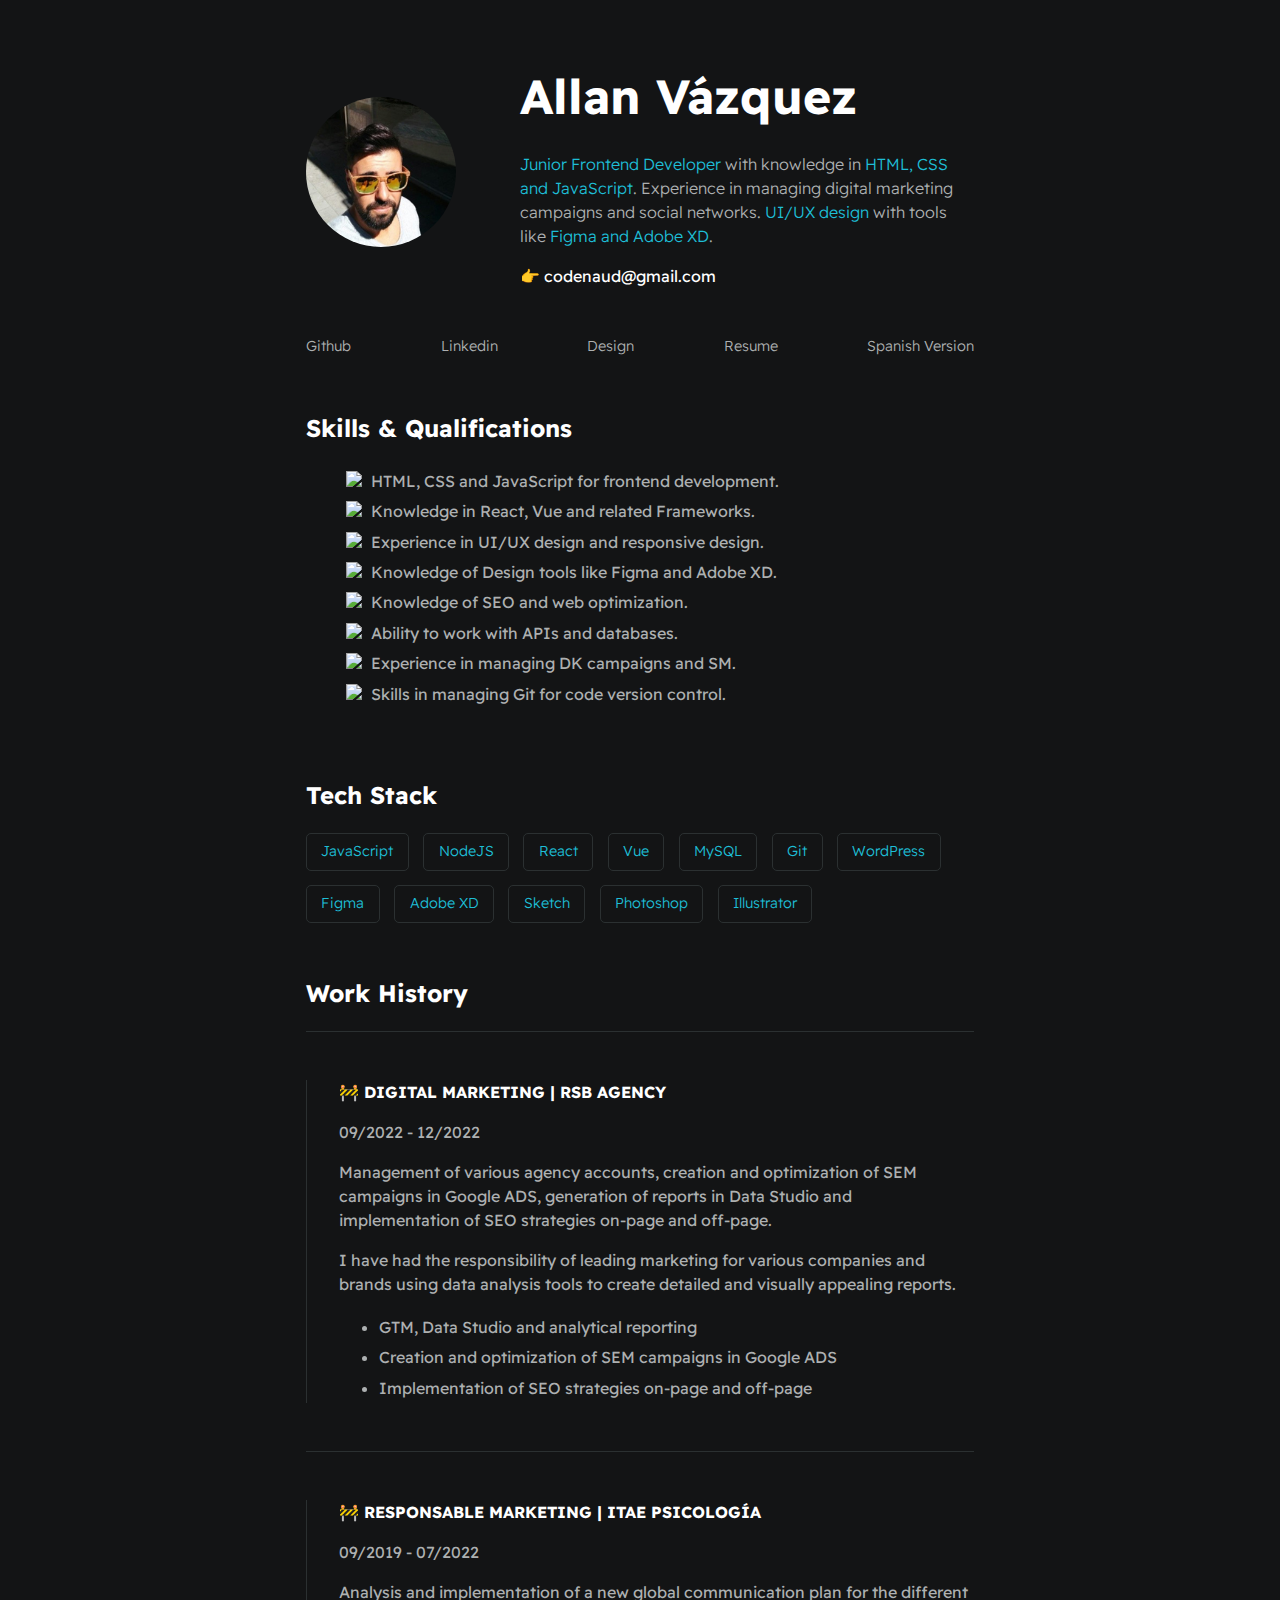
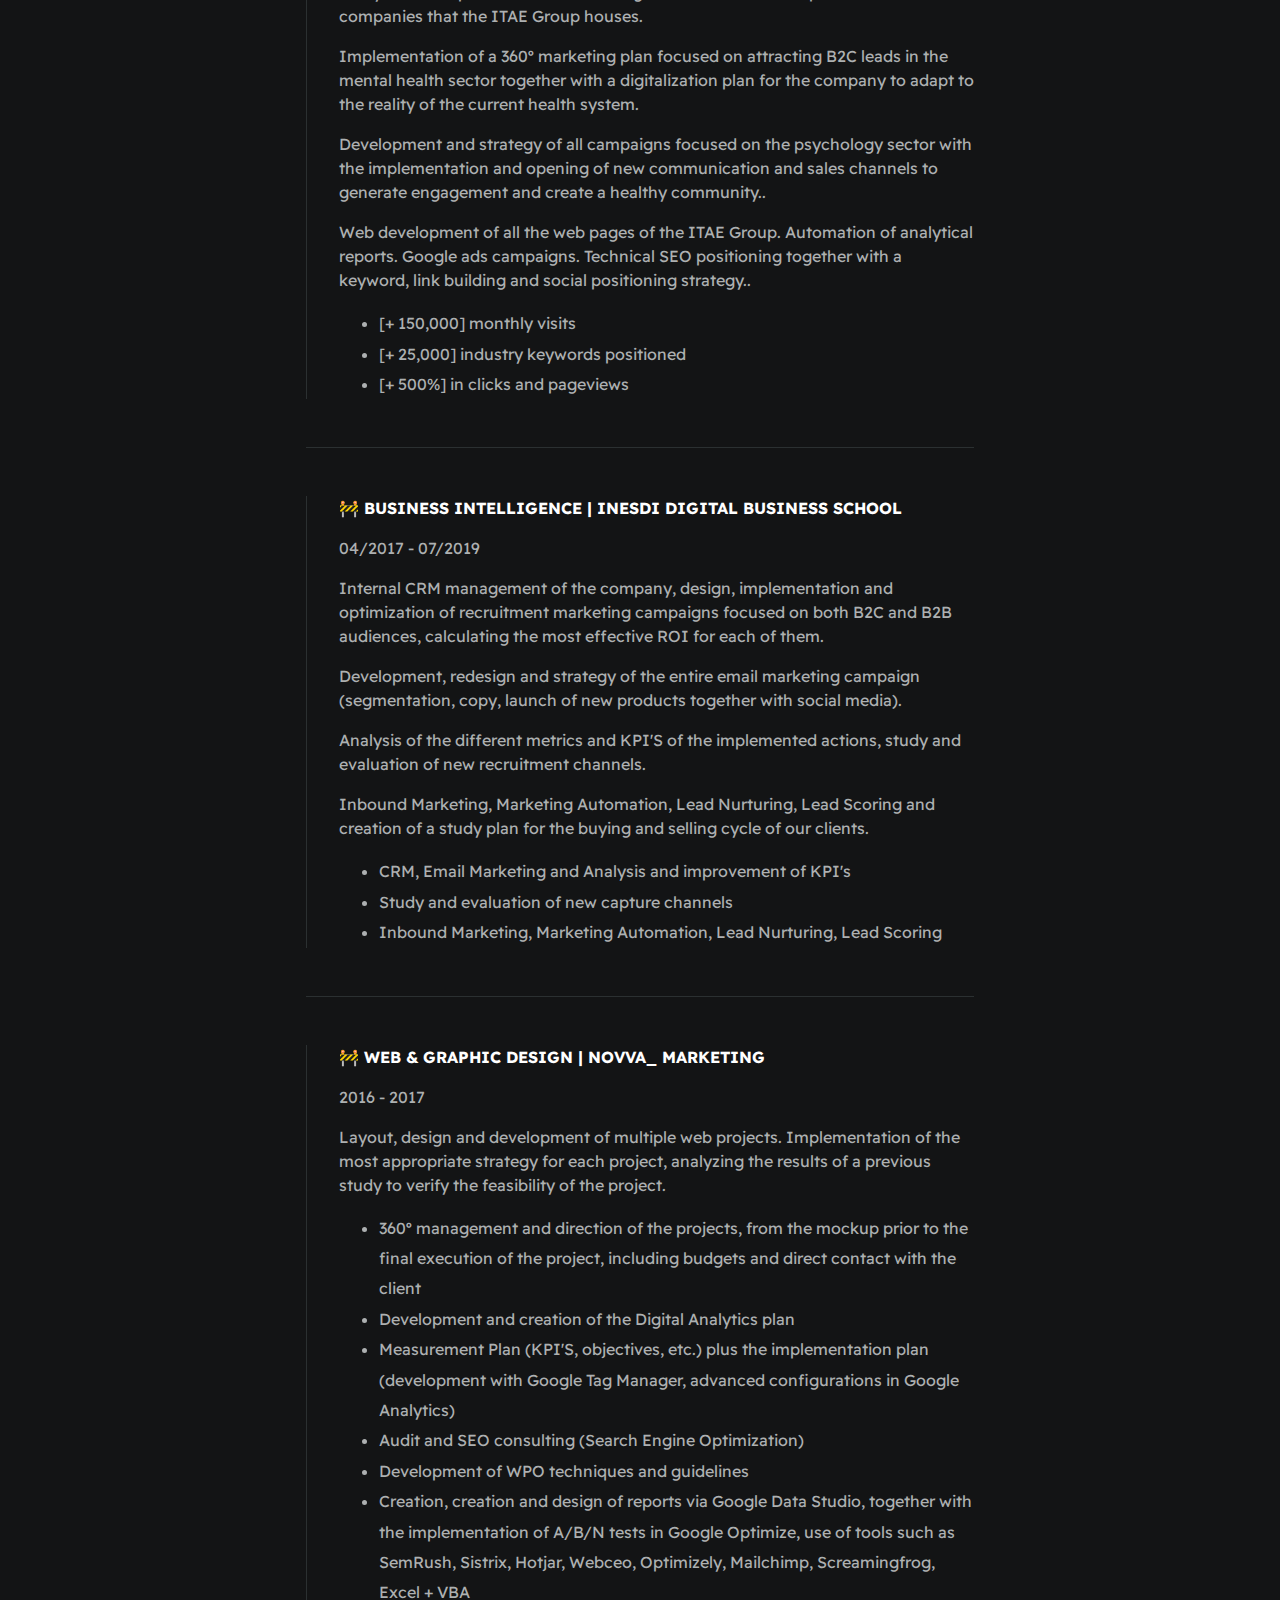
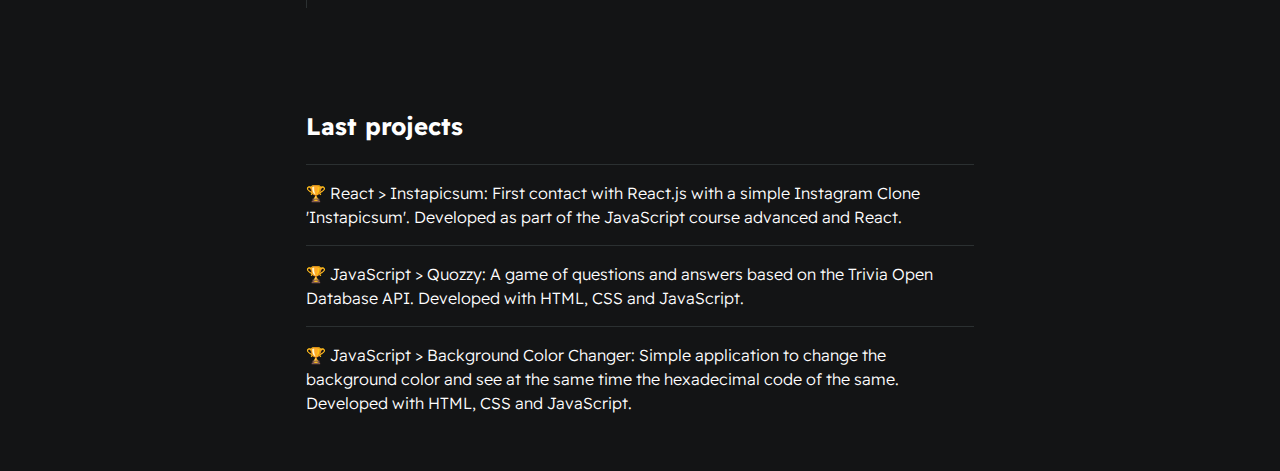
==== en/index.html @ 612a8277 "First commit" ====
<!DOCTYPE html>
<html>

<head>
    <meta charset="utf-8">
    <meta http-equiv="X-UA-Compatible" content="IE=edge">
    <title>Allan Vázquez</title>
    <link type="image/png" sizes="16x16" rel="icon" href="/assets/images/icons8-cv-16.png">
    <meta name="description" content="">
    <meta name="viewport" content="width=device-width, initial-scale=1">
    <link rel="stylesheet" href="../styles/main.css">
</head>

<body>
    <div id="container--main">

        <section id="wrapper--hero" class="section--page">
            <img id="profile-pic" src="../assets/images/profile_image.jpg">

            <div>
                <h1 id="user-name">Allan Vázquez</h1>
                <p id="bio"><span>Junior Frontend Developer</span> with knowledge in <span>HTML, CSS and
                        JavaScript</span>. Experience in managing digital marketing campaigns and social networks.
                    <span>UI/UX design </span>with tools like <span>Figma and Adobe XD</span>.
                </p>
                <p id="email">👉 codenaud@gmail.com</p>
            </div>
        </section>

        <section class="section--page">

            <div id="socials--list">
                <a href="https://github.com/codenaud" target="_blank">Github</a>
                <a href="https://www.linkedin.com/in/allanvazz/" target="_blank">Linkedin</a>
                <a href="https://allanvazz.com/" target="_blank">Design</a>
                <a href="../assets/resume/english-resume.pdf" target="_blank">Resume</a>
                <a href="/" target="_blank">Spanish Version</a>
            </div>
        </section>

        <section class="section--page">
            <h2>Skills & Qualifications</h2>
            <ul id="qualifications--list">
                <li><img class="list-icon" width="48" height="48"
                        src="https://img.icons8.com/emoji/48/check-mark-emoji.png" alt="check-mark-emoji" /> HTML, CSS
                    and JavaScript for frontend development.</li>
                <li><img class="list-icon" width="48" height="48"
                        src="https://img.icons8.com/emoji/48/check-mark-emoji.png" alt="check-mark-emoji" /> Knowledge
                    in React, Vue and related Frameworks.</li>
                <li><img class="list-icon" width="48" height="48"
                        src="https://img.icons8.com/emoji/48/check-mark-emoji.png" alt="check-mark-emoji" /> Experience
                    in UI/UX design and responsive design.</li>
                <li><img class="list-icon" width="48" height="48"
                        src="https://img.icons8.com/emoji/48/check-mark-emoji.png" alt="check-mark-emoji" /> Knowledge
                    of Design tools like Figma and Adobe XD.</li>
                <li><img class="list-icon" width="48" height="48"
                        src="https://img.icons8.com/emoji/48/check-mark-emoji.png" alt="check-mark-emoji" /> Knowledge
                    of SEO and web optimization.</li>
                <li><img class="list-icon" width="48" height="48"
                        src="https://img.icons8.com/emoji/48/check-mark-emoji.png" alt="check-mark-emoji" /> Ability to
                    work with APIs and databases.</li>
                <li><img class="list-icon" width="48" height="48"
                        src="https://img.icons8.com/emoji/48/check-mark-emoji.png" alt="check-mark-emoji" /> Experience
                    in managing DK campaigns and SM.</li>
                <li><img class="list-icon" width="48" height="48"
                        src="https://img.icons8.com/emoji/48/check-mark-emoji.png" alt="check-mark-emoji" /> Skills in
                    managing Git for code version control.</li>
            </ul>
        </section>

        <section class="section--page">
            <h2>Tech Stack</h2>

            <div id="wrapper--techstack__items">
                <div class="card--techstack"><span>JavaScript</span></div>
                <div class="card--techstack"><span>NodeJS</span></div>
                <div class="card--techstack"><span>React</span></div>
                <div class="card--techstack"><span>Vue</span></div>
                <div class="card--techstack"><span>MySQL</span></div>
                <div class="card--techstack"><span>Git</span></div>
                <div class="card--techstack"><span>WordPress</span></div>
                <div class="card--techstack"><span>Figma</span></div>
                <div class="card--techstack"><span>Adobe XD</span></div>
                <div class="card--techstack"><span>Sketch</span></div>
                <div class="card--techstack"><span>Photoshop</span></div>
                <div class="card--techstack"><span>Illustrator</span></div>
            </div>
        </section>

        <section id="work-history-wrapper" class="section--page">
            <h2>Work History</h2>

            <div class="line-break"></div>
            <div class="card--work-history">
                <strong>🚧 DIGITAL MARKETING | RSB AGENCY </strong>
                <p>09/2022 - 12/2022</p>
                <p>Management of various agency accounts, creation and optimization of SEM campaigns in Google ADS,
                    generation of reports in Data Studio and implementation of SEO strategies on-page and off-page.
                </p>

                <p>I have had the responsibility of leading marketing for various companies and brands using data
                    analysis tools to create detailed and visually appealing reports.
                </p>
                <ul>
                    <li>GTM, Data Studio and analytical reporting</li>
                    <li>Creation and optimization of SEM campaigns in Google ADS</li>
                    <li>Implementation of SEO strategies on-page and off-page</li>
                </ul>
            </div>

            <div class="line-break"></div>

            <div class="card--work-history">
                <strong>🚧 RESPONSABLE MARKETING | ITAE PSICOLOGÍA</strong>
                <p>09/2019 - 07/2022</p>
                <p>Analysis and implementation of a new global communication plan for the different companies that the
                    ITAE Group houses.</p>
                <p>Implementation of a 360º marketing plan focused on attracting B2C leads in the mental health sector
                    together with a digitalization plan for the company to adapt to the reality of the current health
                    system.</p>
                <p>Development and strategy of all campaigns focused on the psychology sector with the implementation
                    and opening of new communication and sales channels to generate engagement and create a healthy
                    community..</p>
                <p>Web development of all the web pages of the ITAE Group. Automation of analytical reports. Google ads
                    campaigns. Technical SEO positioning together with a keyword, link building and social positioning
                    strategy..</p>

                <ul>
                    <li>[+ 150,000] monthly visits</li>
                    <li>[+ 25,000] industry keywords positioned</li>
                    <li>[+ 500%] in clicks and pageviews</li>
                </ul>
            </div>

            <div class="line-break"></div>

            <div class="card--work-history">
                <strong>🚧 BUSINESS INTELLIGENCE | INESDI DIGITAL BUSINESS SCHOOL</strong>
                <p>04/2017 - 07/2019</p>
                <p>Internal CRM management of the company, design, implementation and optimization of recruitment
                    marketing campaigns focused on both B2C and B2B audiences, calculating the most effective ROI for
                    each of them.</p>
                <p>Development, redesign and strategy of the entire email marketing campaign (segmentation, copy, launch
                    of new products together with social media).</p>
                <p>Analysis of the different metrics and KPI'S of the implemented actions, study and evaluation of new
                    recruitment channels.</p>
                <p>Inbound Marketing, Marketing Automation, Lead Nurturing, Lead Scoring and creation of a study plan
                    for the buying and selling cycle of our clients.</p>

                <ul>
                    <li>CRM, Email Marketing and Analysis and improvement of KPI's</li>
                    <li>Study and evaluation of new capture channels </li>
                    <li>Inbound Marketing, Marketing Automation, Lead Nurturing, Lead Scoring</li>
                </ul>
            </div>

            <div class="line-break"></div>

            <div class="card--work-history">
                <strong>🚧 WEB & GRAPHIC DESIGN | NOVVA_ MARKETING</strong>
                <p>2016 - 2017</p>
                <p>Layout, design and development of multiple web projects. Implementation of the most appropriate
                    strategy for each project, analyzing the results of a previous study to verify the feasibility of
                    the project.</p>
                <ul>
                    <li>360º management and direction of the projects, from the mockup prior to the final execution of
                        the project, including budgets and direct contact with the client</li>
                    <li>Development and creation of the Digital Analytics plan</li>
                    <li>Measurement Plan (KPI'S, objectives, etc.) plus the implementation plan (development with Google
                        Tag Manager, advanced configurations in Google Analytics)</li>
                    <li>Audit and SEO consulting (Search Engine Optimization)</li>
                    <li>Development of WPO techniques and guidelines</li>
                    <li>Creation, creation and design of reports via Google Data Studio, together with the
                        implementation of A/B/N tests in Google Optimize, use of tools such as SemRush, Sistrix, Hotjar,
                        Webceo, Optimizely, Mailchimp, Screamingfrog, Excel + VBA</li>
                </ul>
            </div>
        </section>

        <section class="section--page">
            <h2>Last projects</h2>

            <div class="card--project">
                <a href="/en/projects/instapicsum.html"><span>🏆 </span>React > Instapicsum: First contact with React.js
                    with a simple Instagram Clone 'Instapicsum'. Developed as part of the JavaScript course
                    advanced and React.</a>
            </div>

            <div class="card--project">
                <a href="/en/projects/quozzy.html"><span>🏆 </span>JavaScript > Quozzy: A game of questions and answers
                    based on the Trivia Open Database API. Developed with HTML, CSS and JavaScript.</a>
            </div>

            <div class="card--project">
                <a href="/en/projects/colorChanger.html"><span>🏆 </span>JavaScript > Background Color Changer: Simple
                    application to change the background color and see at the same time the hexadecimal code of the
                    same. Developed with HTML, CSS and JavaScript.</a>
            </div>
        </section>


    </div>

</body>

</html>
---- styles/main.css ----
@import url('https://fonts.googleapis.com/css2?family=Readex+Pro:wght@300;400;500;600;700&display=swap');

:root {
  --mainTextColor-light: #000;
  --secondaryTextColor-light: rgb(51 51 51);
  --mainLinkColor-light: #0da2b8;
  --mainBorderColor-light: rgb(218, 218, 218);
  --mainBgColor-light: rgb(249, 250, 251);

  --mainTextColor-dark: #fff;
  --secondaryTextColor-dark: #adb0b1;
  --mainLinkColor-dark: rgb(30, 190, 214);
  --mainBorderColor-dark: #2b3031;
  --mainBgColor-dark: #131415;

  --mainTextColor: var(--mainTextColor-dark);
  --secondaryTextColor: var(--secondaryTextColor-dark);
  --mainLinkColor: var(--mainLinkColor-dark);
  --mainBorderColor: var(--mainBorderColor-dark);
  --mainBgColor: var(--mainBgColor-dark);
}

* {
  font-family: 'Readex Pro';
  line-height: 1.5em;
  box-sizing: border-box;
  color: var(--mainTextColor);
}

body {
  background-color: var(--mainBgColor);
}

p,
span,
li {
  color: var(--secondaryTextColor);
  font-size: 1em;
}

a {
  text-decoration: none;
  color: var(--mainLinkColor);
  font-weight: 500;
}

li {
  line-height: 1.9em;
}

img {
  width: 100%;
}
.list-icon {
  width: 20px;
  height: 20px;
  margin-top: 5px;
}

ul#qualifications--list {
  display: flex;
  flex-direction: column;
  justify-content: center;
}
ul#qualifications--list li {
  display: flex;
  gap: 0.3em;
}

#container--main {
  max-width: 700px;
  margin: 0 auto;
  padding: 1em;
}

.section--page {
  padding-top: 1em;
  padding-bottom: 1em;
}

#wrapper--hero {
  display: flex;
  align-items: center;
  gap: 4em;
}

#bio,
a {
  font-weight: 300;
}

span {
  font-weight: 300;
  color: var(--mainLinkColor);
}

#user-name {
  font-size: 48px;
  line-height: 1em;
}

#profile-pic {
  width: 150px;
  height: 150px;
  object-fit: cover;
  border-radius: 50%;
}

#email {
  color: var(--mainTextColor);
}

#socials--list {
  display: flex;
  justify-content: space-between;
  column-gap: 1em;
  flex-wrap: wrap;
}

#socials--list a {
  font-weight: 300;
  color: var(--secondaryTextColor);
  font-size: 0.9em;
  transition: 0.3s;
}

#socials--list a:hover {
  font-weight: 100;
  color: var(--mainLinkColor);
  font-size: 0.9em;
}

#qualifications--list {
  list-style: none;
}

#wrapper--techstack__items {
  display: flex;
  flex-wrap: wrap;
  gap: 1em;
  font-size: 0.9em;
}

.card--techstack {
  border: 1px solid var(--mainBorderColor);
  border-radius: 5px;
  padding: 0.5em 1em;
  align-items: center;
}

.card--project {
  padding-top: 1em;
  padding-bottom: 1em;
  border-top: 1px solid var(--mainBorderColor);
}

.card--project a {
  color: var(--mainTextColor);

  transition: 0.3s;
}

.card--project a:hover {
  color: rgb(30, 190, 214);
}

.card--work-history {
  border-left: 1px solid var(--mainBorderColor);
  margin-top: 3em;
  margin-bottom: 3em;
  padding-left: 2em;
}

.line-break {
  background-color: var(--mainBorderColor);
  height: 1px;
}

@media (max-width: 600px) {
  .section--page {
    padding-top: 1em;
    padding-bottom: 1em;
  }

  #wrapper--hero {
    display: flex;
    align-items: center;
    gap: 1em;
  }

  #profile-pic {
    width: 200px;
    height: 200px;
  }

  #wrapper--hero {
    flex-direction: column;
  }

  .card--work-history {
    border-left: none;
    padding-left: 0;
  }
}
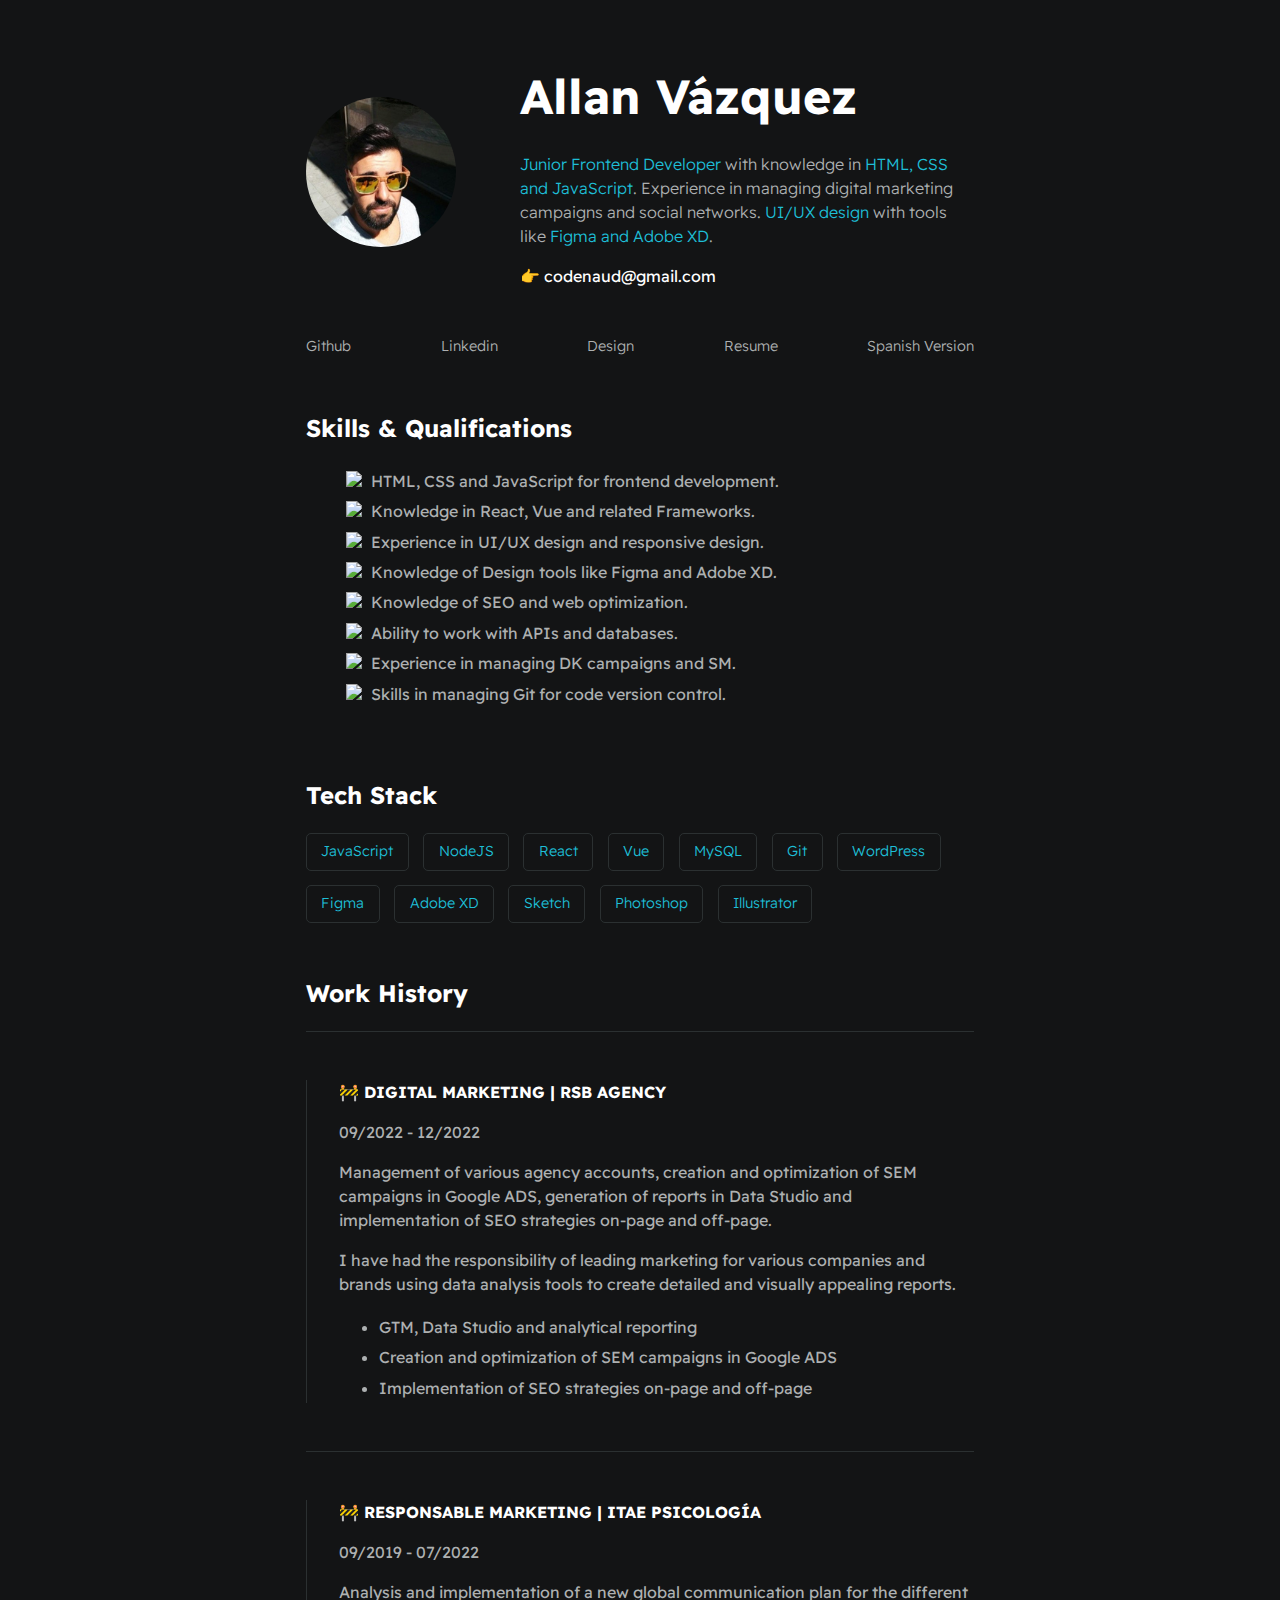
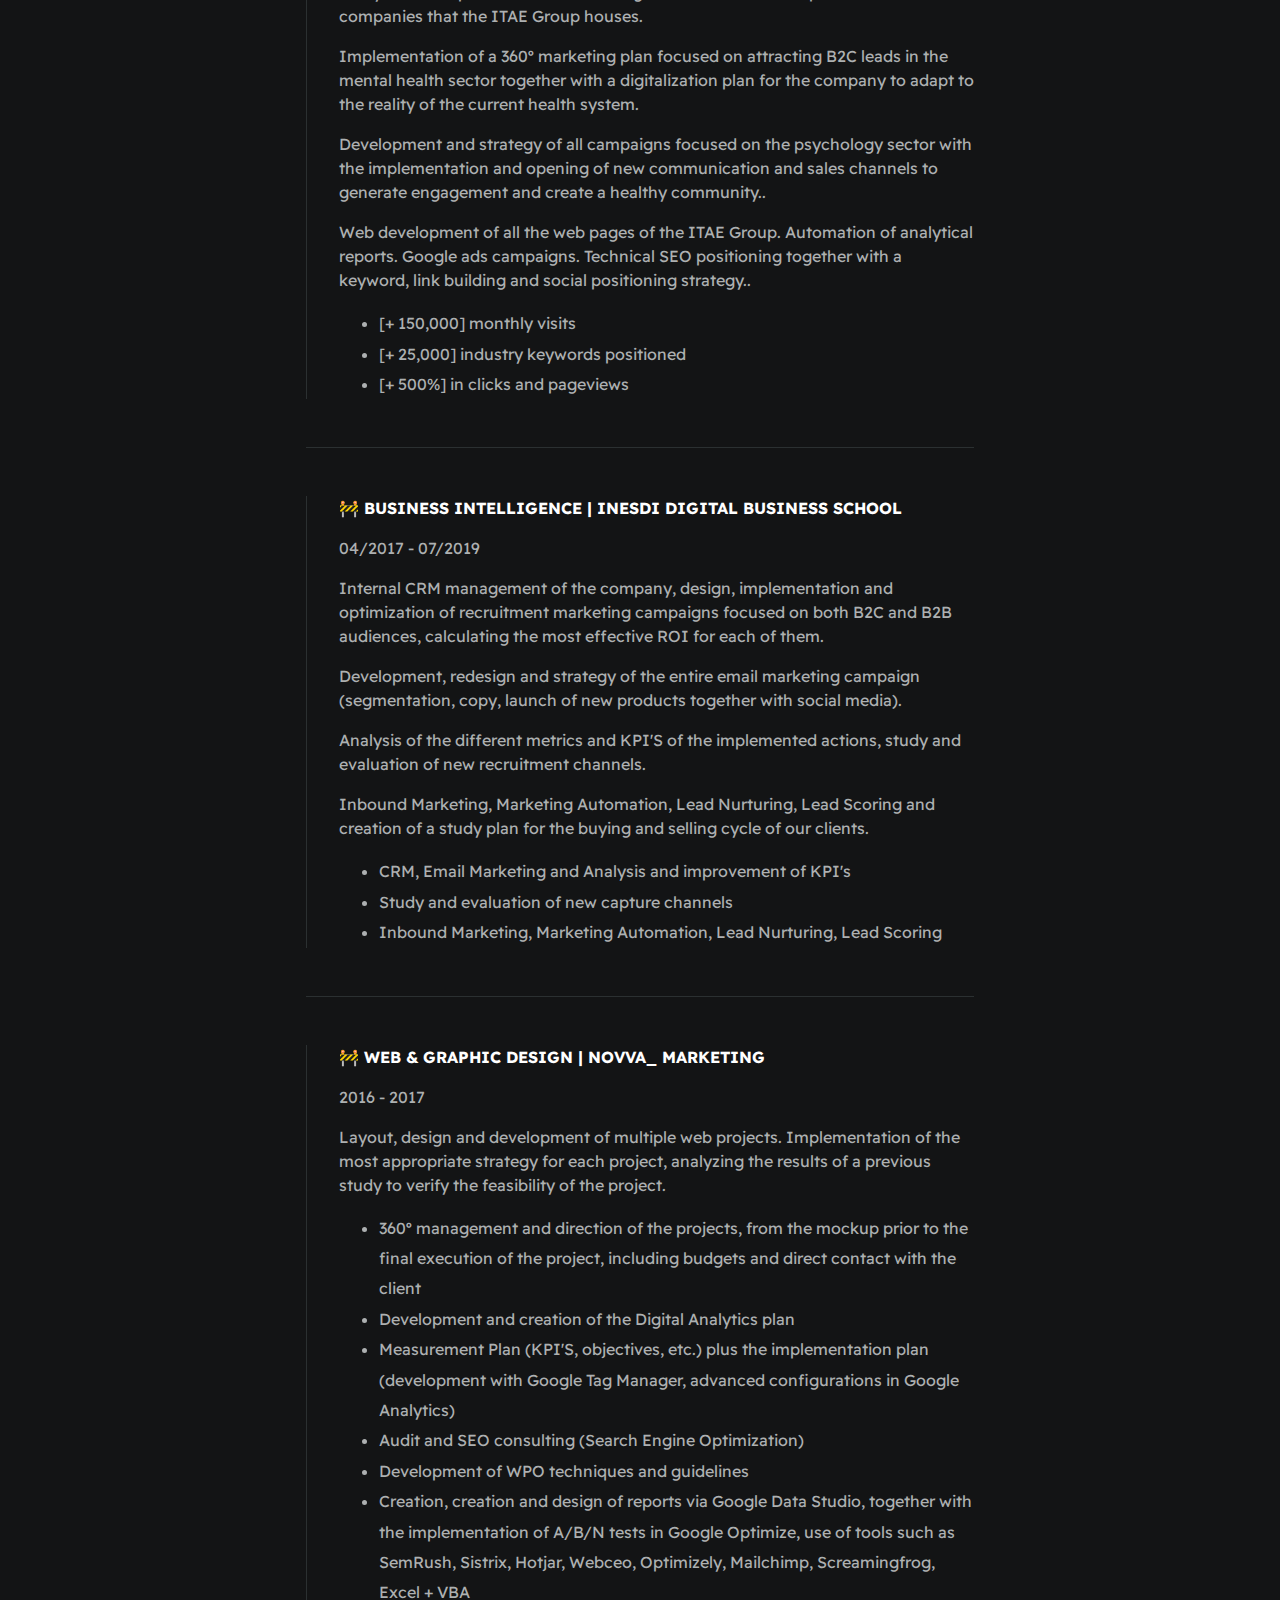
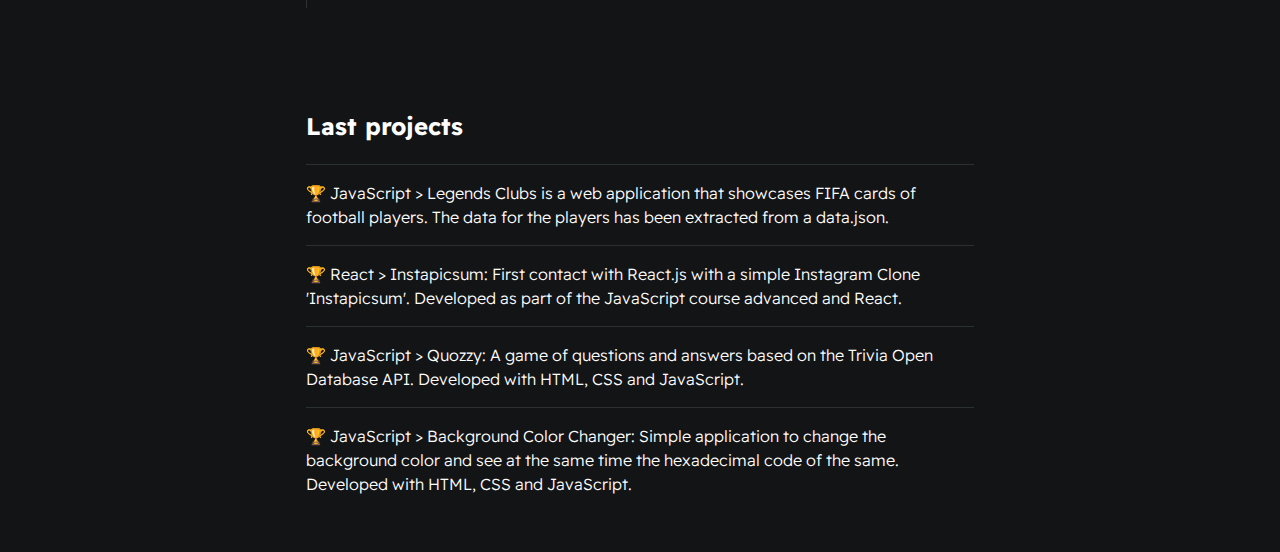
==== commit f050fafa: "Updating new project [FIFA cards]" ====
--- a/en/index.html
+++ b/en/index.html
@@ -34,7 +34,7 @@
                 <a href="https://www.linkedin.com/in/allanvazz/" target="_blank">Linkedin</a>
                 <a href="https://allanvazz.com/" target="_blank">Design</a>
                 <a href="../assets/resume/english-resume.pdf" target="_blank">Resume</a>
-                <a href="/" target="_blank">Spanish Version</a>
+                <a href="https://codenaud.github.io/digital-resume/" target="_blank">Spanish Version</a>
             </div>
         </section>
 
@@ -181,18 +181,24 @@
             <h2>Last projects</h2>
 
             <div class="card--project">
-                <a href="/en/projects/instapicsum.html"><span>🏆 </span>React > Instapicsum: First contact with React.js
+                <a href="projects/fifa-cards.html"><span>🏆 </span>JavaScript > Legends Clubs is a web application that
+                    showcases FIFA cards of football players. The data for the players has been extracted from a
+                    data.json.</a>
+            </div>
+
+            <div class="card--project">
+                <a href="projects/instapicsum.html"><span>🏆 </span>React > Instapicsum: First contact with React.js
                     with a simple Instagram Clone 'Instapicsum'. Developed as part of the JavaScript course
                     advanced and React.</a>
             </div>
 
             <div class="card--project">
-                <a href="/en/projects/quozzy.html"><span>🏆 </span>JavaScript > Quozzy: A game of questions and answers
+                <a href="projects/quozzy.html"><span>🏆 </span>JavaScript > Quozzy: A game of questions and answers
                     based on the Trivia Open Database API. Developed with HTML, CSS and JavaScript.</a>
             </div>
 
             <div class="card--project">
-                <a href="/en/projects/colorChanger.html"><span>🏆 </span>JavaScript > Background Color Changer: Simple
+                <a href="projects/colorChanger.html"><span>🏆 </span>JavaScript > Background Color Changer: Simple
                     application to change the background color and see at the same time the hexadecimal code of the
                     same. Developed with HTML, CSS and JavaScript.</a>
             </div>
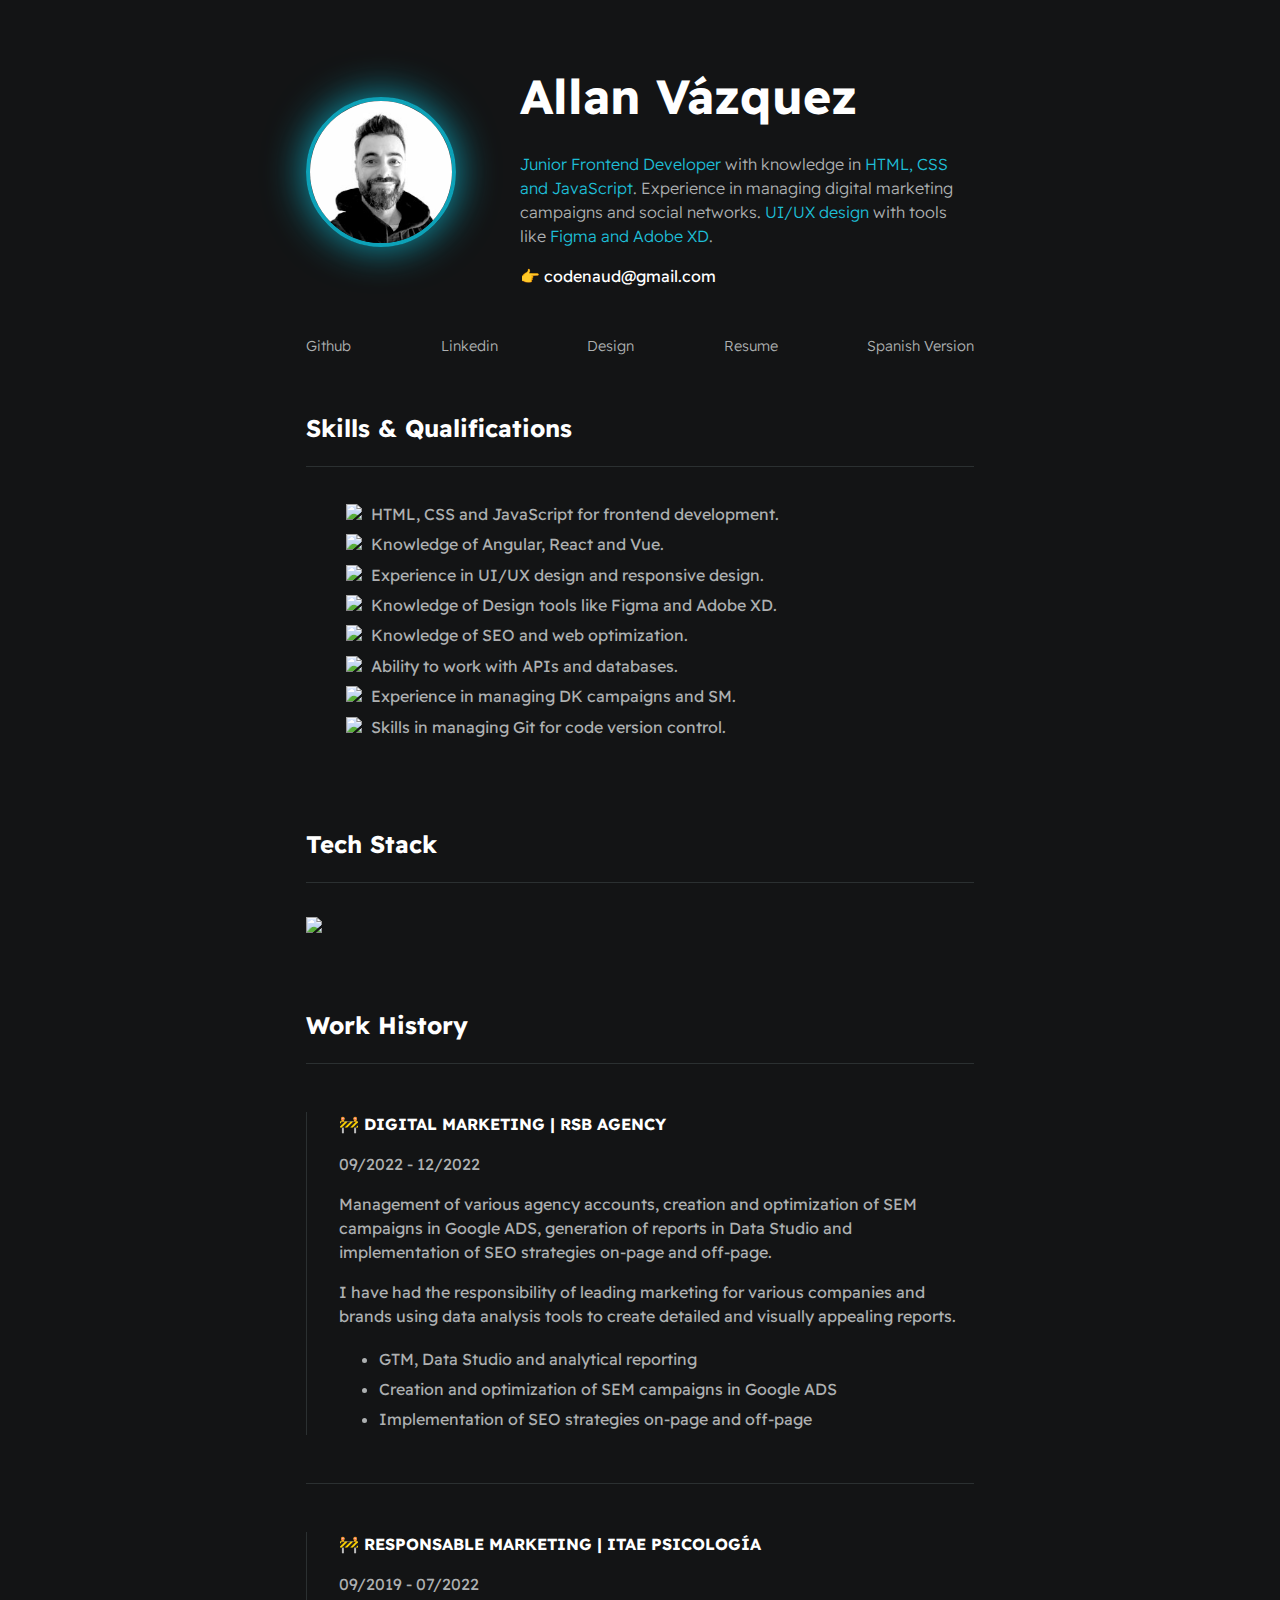
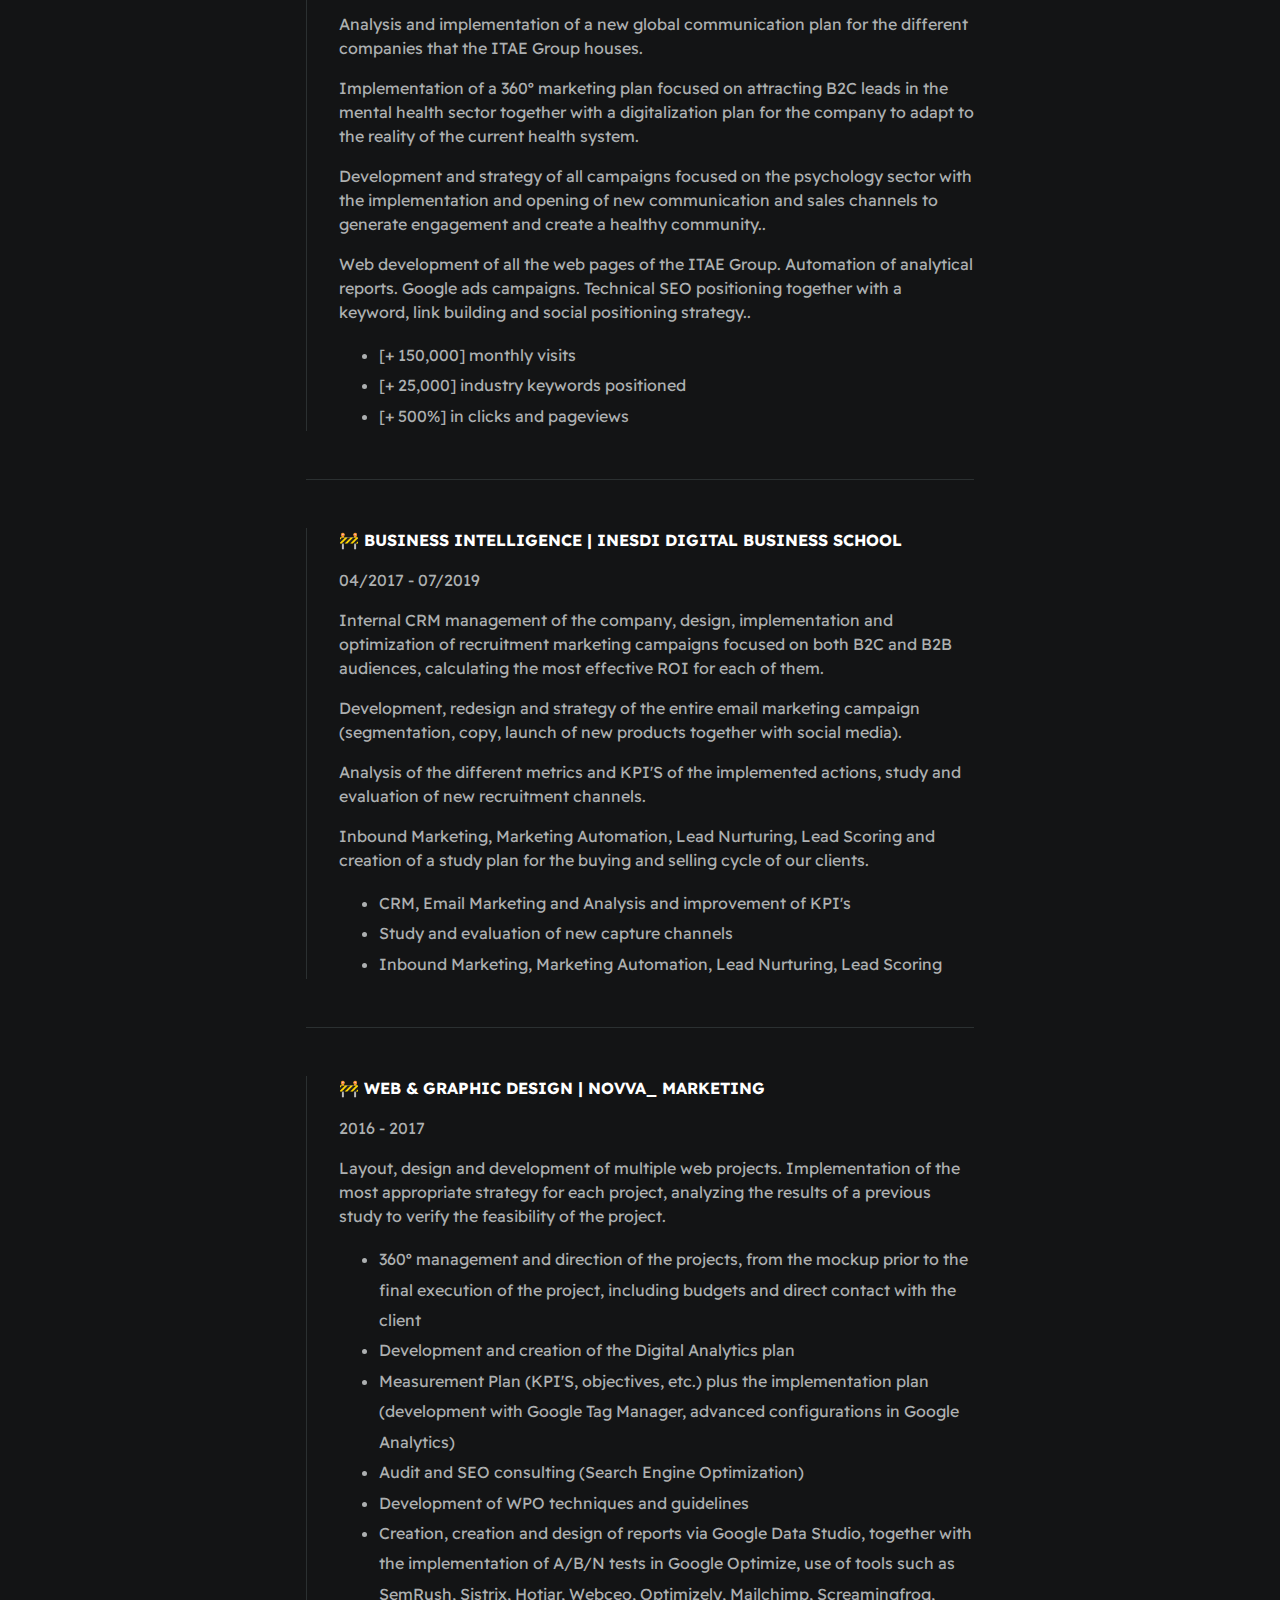
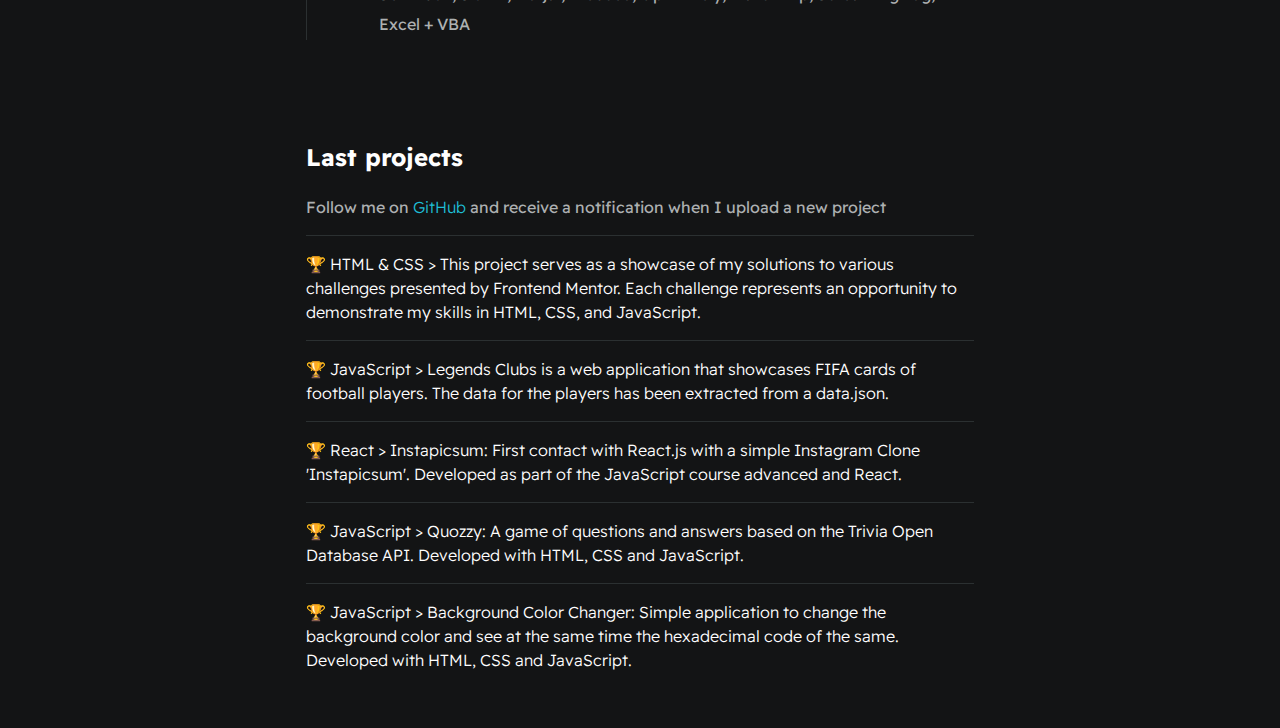
==== commit 16407f38: "Adding new projects & new styles on tech stack" ====
--- a/en/index.html
+++ b/en/index.html
@@ -40,50 +40,61 @@
 
         <section class="section--page">
             <h2>Skills & Qualifications</h2>
-            <ul id="qualifications--list">
-                <li><img class="list-icon" width="48" height="48"
-                        src="https://img.icons8.com/emoji/48/check-mark-emoji.png" alt="check-mark-emoji" /> HTML, CSS
-                    and JavaScript for frontend development.</li>
-                <li><img class="list-icon" width="48" height="48"
-                        src="https://img.icons8.com/emoji/48/check-mark-emoji.png" alt="check-mark-emoji" /> Knowledge
-                    in React, Vue and related Frameworks.</li>
-                <li><img class="list-icon" width="48" height="48"
-                        src="https://img.icons8.com/emoji/48/check-mark-emoji.png" alt="check-mark-emoji" /> Experience
-                    in UI/UX design and responsive design.</li>
-                <li><img class="list-icon" width="48" height="48"
-                        src="https://img.icons8.com/emoji/48/check-mark-emoji.png" alt="check-mark-emoji" /> Knowledge
-                    of Design tools like Figma and Adobe XD.</li>
-                <li><img class="list-icon" width="48" height="48"
-                        src="https://img.icons8.com/emoji/48/check-mark-emoji.png" alt="check-mark-emoji" /> Knowledge
-                    of SEO and web optimization.</li>
-                <li><img class="list-icon" width="48" height="48"
-                        src="https://img.icons8.com/emoji/48/check-mark-emoji.png" alt="check-mark-emoji" /> Ability to
-                    work with APIs and databases.</li>
-                <li><img class="list-icon" width="48" height="48"
-                        src="https://img.icons8.com/emoji/48/check-mark-emoji.png" alt="check-mark-emoji" /> Experience
-                    in managing DK campaigns and SM.</li>
-                <li><img class="list-icon" width="48" height="48"
-                        src="https://img.icons8.com/emoji/48/check-mark-emoji.png" alt="check-mark-emoji" /> Skills in
-                    managing Git for code version control.</li>
-            </ul>
+            <div class="line-break"></div>
+            <div class="section--skills">
+                <ul id="qualifications--list">
+                    <li><img class="list-icon" width="48" height="48"
+                            src="https://img.icons8.com/emoji/48/check-mark-emoji.png" alt="check-mark-emoji" />
+                        HTML, CSS and JavaScript for frontend development.
+                    </li>
+                    <li>
+                        <img class="list-icon" width="48" height="48"
+                            src="https://img.icons8.com/emoji/48/check-mark-emoji.png" alt="check-mark-emoji" />
+                        Knowledge of Angular, React and Vue.
+                    </li>
+                    <li>
+                        <img class="list-icon" width="48" height="48"
+                            src="https://img.icons8.com/emoji/48/check-mark-emoji.png" alt="check-mark-emoji" />
+                        Experience in UI/UX design and responsive design.
+                    </li>
+                    <li>
+                        <img class="list-icon" width="48" height="48"
+                            src="https://img.icons8.com/emoji/48/check-mark-emoji.png" alt="check-mark-emoji" />
+                        Knowledge of Design tools like Figma and Adobe XD.
+                    </li>
+                    <li>
+                        <img class="list-icon" width="48" height="48"
+                            src="https://img.icons8.com/emoji/48/check-mark-emoji.png" alt="check-mark-emoji" />
+                        Knowledge of SEO and web optimization.
+                    </li>
+                    <li>
+                        <img class="list-icon" width="48" height="48"
+                            src="https://img.icons8.com/emoji/48/check-mark-emoji.png" alt="check-mark-emoji" />
+                        Ability to work with APIs and databases.
+                    </li>
+                    <li>
+                        <img class="list-icon" width="48" height="48"
+                            src="https://img.icons8.com/emoji/48/check-mark-emoji.png" alt="check-mark-emoji" />
+                        Experience in managing DK campaigns and SM.
+                    </li>
+                    <li>
+                        <img class="list-icon" width="48" height="48"
+                            src="https://img.icons8.com/emoji/48/check-mark-emoji.png" alt="check-mark-emoji" />
+                        Skills in managing Git for code version control.
+                    </li>
+                </ul>
+            </div>
         </section>
 
         <section class="section--page">
             <h2>Tech Stack</h2>
-
-            <div id="wrapper--techstack__items">
-                <div class="card--techstack"><span>JavaScript</span></div>
-                <div class="card--techstack"><span>NodeJS</span></div>
-                <div class="card--techstack"><span>React</span></div>
-                <div class="card--techstack"><span>Vue</span></div>
-                <div class="card--techstack"><span>MySQL</span></div>
-                <div class="card--techstack"><span>Git</span></div>
-                <div class="card--techstack"><span>WordPress</span></div>
-                <div class="card--techstack"><span>Figma</span></div>
-                <div class="card--techstack"><span>Adobe XD</span></div>
-                <div class="card--techstack"><span>Sketch</span></div>
-                <div class="card--techstack"><span>Photoshop</span></div>
-                <div class="card--techstack"><span>Illustrator</span></div>
+            <div class="line-break"></div>
+
+            <div class="section--stack">
+                <a href="https://github.com/codenaud">
+                    <img
+                        src="https://skillicons.dev/icons?i=js,html,css,bootstrap,sass,tailwind,ts,github,angular,react,vue,vite,nodejs,firebase,supabase,netlify,wordpress,figma,xd,ps,ai" />
+                </a>
             </div>
         </section>
 
@@ -179,6 +190,14 @@
 
         <section class="section--page">
             <h2>Last projects</h2>
+            <p>Follow me on <a href="https://github.com/codenaud?tab=repositories">GitHub </a>and receive a notification
+                when I upload a new project</p>
+
+            <div class="card--project">
+                <a href="projects/frontend-mentor.html"><span>🏆 </span>HTML & CSS > This project serves as a showcase
+                    of my solutions to various challenges presented by Frontend Mentor. Each challenge represents an
+                    opportunity to demonstrate my skills in HTML, CSS, and JavaScript.</a>
+            </div>
 
             <div class="card--project">
                 <a href="projects/fifa-cards.html"><span>🏆 </span>JavaScript > Legends Clubs is a web application that
--- a/styles/main.css
+++ b/styles/main.css
@@ -73,11 +73,16 @@
   padding: 1em;
 }
 
-.section--page {
+.section--page,
+.section--skills {
   padding-top: 1em;
   padding-bottom: 1em;
 }
 
+.section--stack {
+  padding-top: 2em;
+  padding-bottom: 1em;
+}
 #wrapper--hero {
   display: flex;
   align-items: center;
@@ -104,6 +109,8 @@
   height: 150px;
   object-fit: cover;
   border-radius: 50%;
+  border: 0.3rem solid var(--mainLinkColor-light);
+  box-shadow: 0 0 40px var(--mainLinkColor-light);
 }
 
 #email {
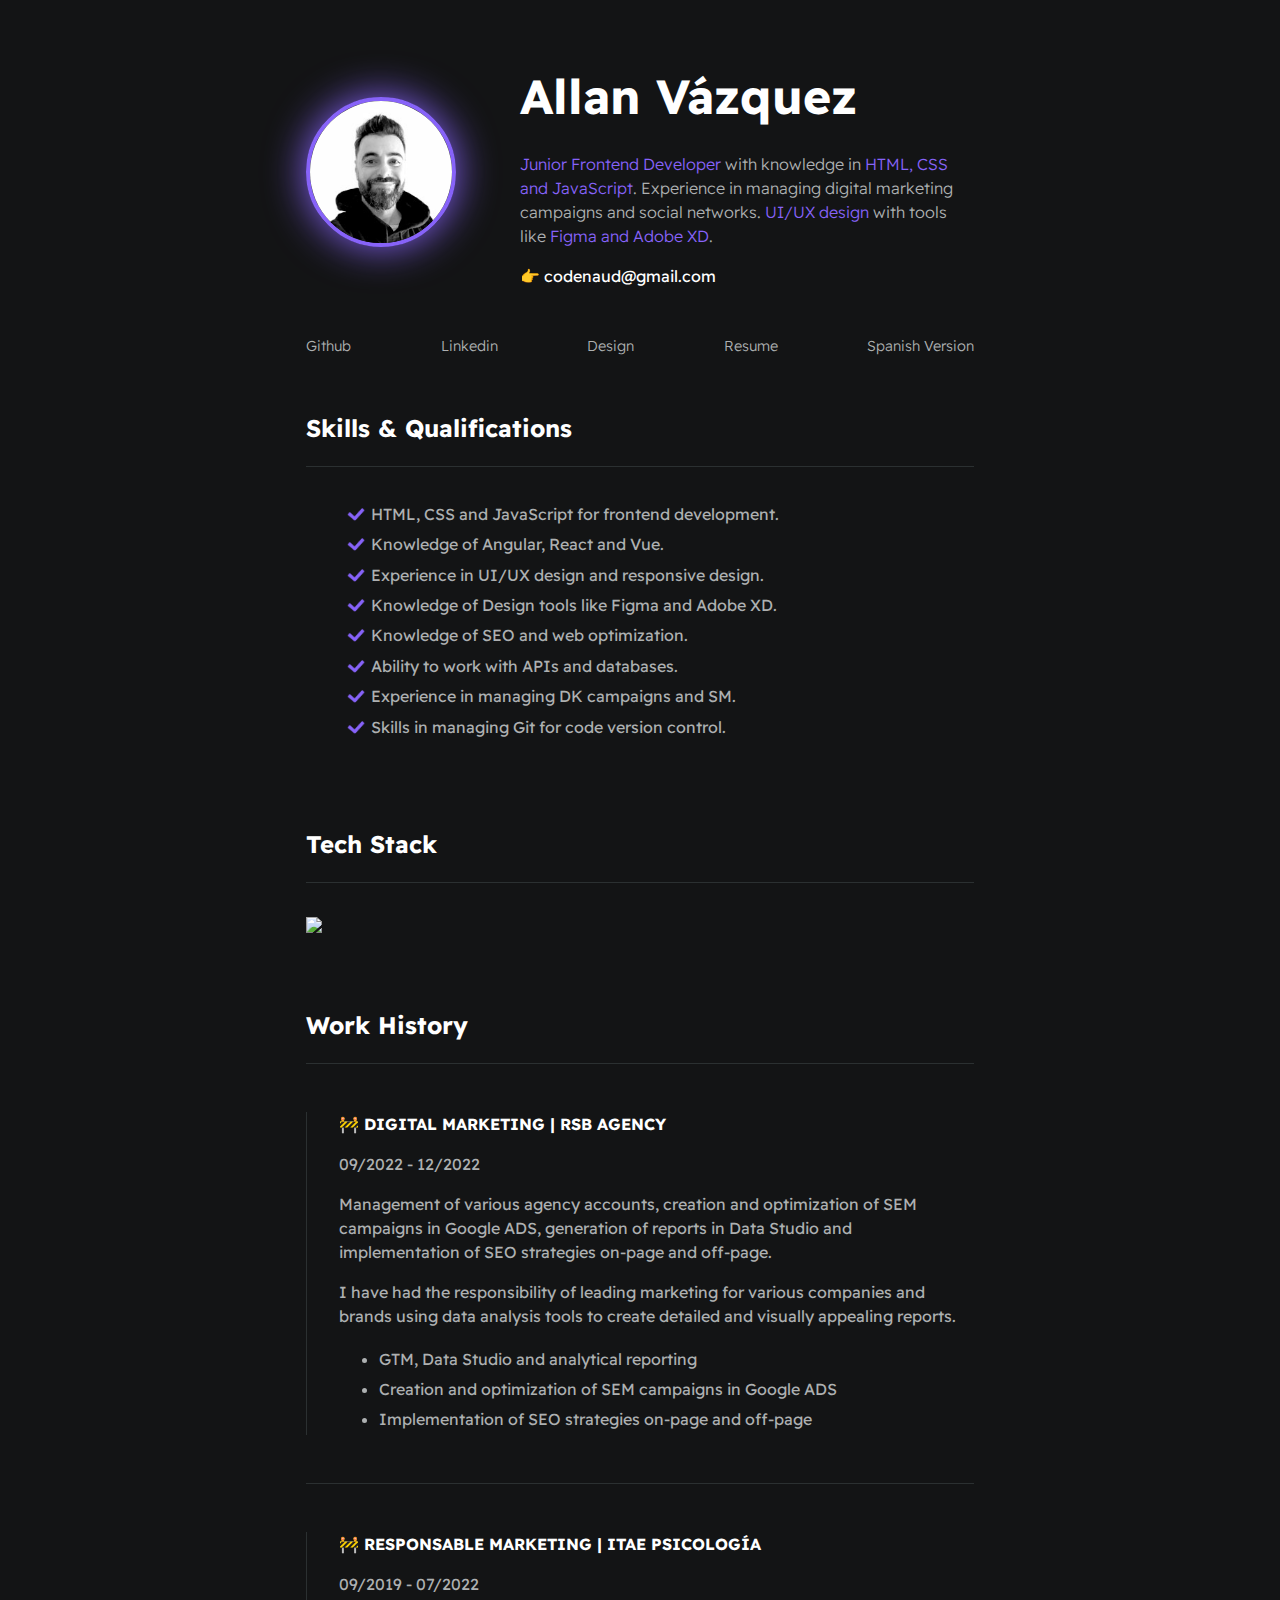
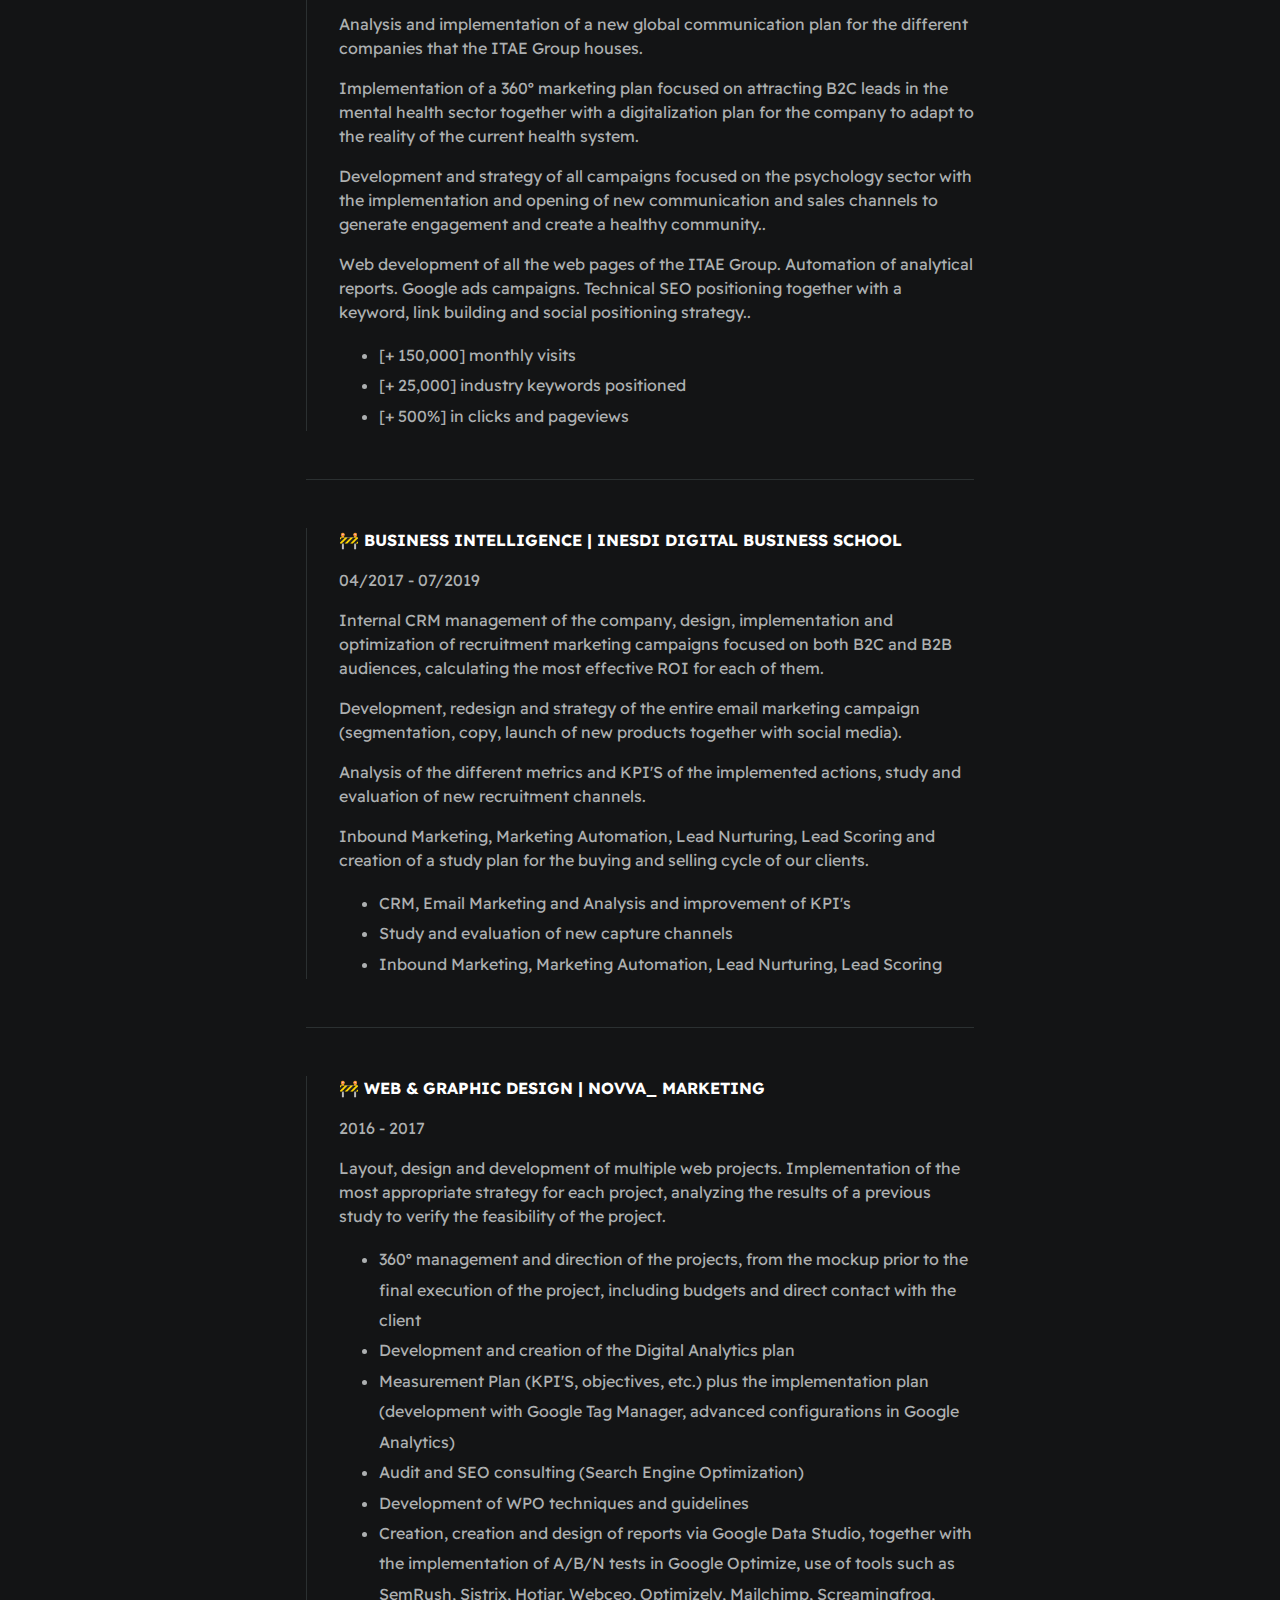
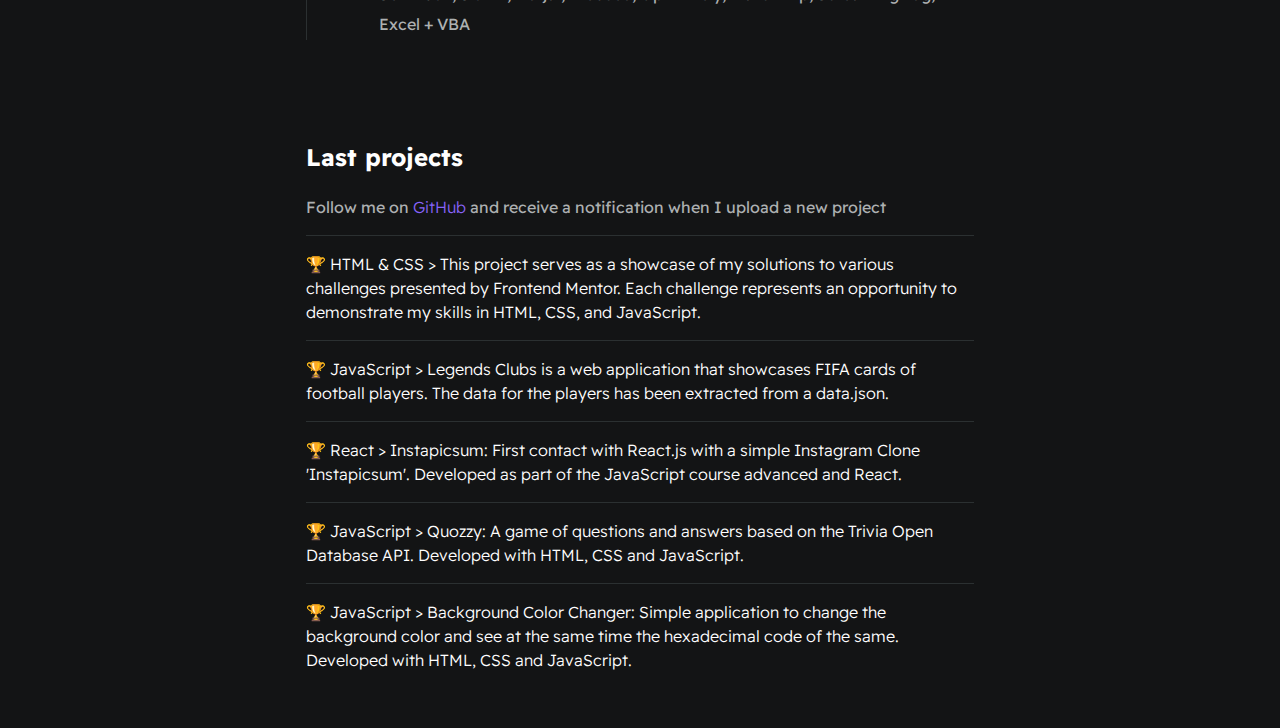
==== commit e9546654: "Change the color configuration according to new QR" ====
--- a/en/index.html
+++ b/en/index.html
@@ -43,43 +43,43 @@
             <div class="line-break"></div>
             <div class="section--skills">
                 <ul id="qualifications--list">
-                    <li><img class="list-icon" width="48" height="48"
-                            src="https://img.icons8.com/emoji/48/check-mark-emoji.png" alt="check-mark-emoji" />
+                    <li><img class="list-icon" width="48" height="48" src="../assets/images/check-mark-emoji.png"
+                            alt="check-mark-emoji" />
                         HTML, CSS and JavaScript for frontend development.
                     </li>
                     <li>
-                        <img class="list-icon" width="48" height="48"
-                            src="https://img.icons8.com/emoji/48/check-mark-emoji.png" alt="check-mark-emoji" />
+                        <img class="list-icon" width="48" height="48" src="../assets/images/check-mark-emoji.png"
+                            alt="check-mark-emoji" />
                         Knowledge of Angular, React and Vue.
                     </li>
                     <li>
-                        <img class="list-icon" width="48" height="48"
-                            src="https://img.icons8.com/emoji/48/check-mark-emoji.png" alt="check-mark-emoji" />
+                        <img class="list-icon" width="48" height="48" src="../assets/images/check-mark-emoji.png"
+                            alt="check-mark-emoji" />
                         Experience in UI/UX design and responsive design.
                     </li>
                     <li>
-                        <img class="list-icon" width="48" height="48"
-                            src="https://img.icons8.com/emoji/48/check-mark-emoji.png" alt="check-mark-emoji" />
+                        <img class="list-icon" width="48" height="48" src="../assets/images/check-mark-emoji.png"
+                            alt="check-mark-emoji" />
                         Knowledge of Design tools like Figma and Adobe XD.
                     </li>
                     <li>
-                        <img class="list-icon" width="48" height="48"
-                            src="https://img.icons8.com/emoji/48/check-mark-emoji.png" alt="check-mark-emoji" />
+                        <img class="list-icon" width="48" height="48" src="../assets/images/check-mark-emoji.png"
+                            alt="check-mark-emoji" />
                         Knowledge of SEO and web optimization.
                     </li>
                     <li>
-                        <img class="list-icon" width="48" height="48"
-                            src="https://img.icons8.com/emoji/48/check-mark-emoji.png" alt="check-mark-emoji" />
+                        <img class="list-icon" width="48" height="48" src="../assets/images/check-mark-emoji.png"
+                            alt="check-mark-emoji" />
                         Ability to work with APIs and databases.
                     </li>
                     <li>
-                        <img class="list-icon" width="48" height="48"
-                            src="https://img.icons8.com/emoji/48/check-mark-emoji.png" alt="check-mark-emoji" />
+                        <img class="list-icon" width="48" height="48" src="../assets/images/check-mark-emoji.png"
+                            alt="check-mark-emoji" />
                         Experience in managing DK campaigns and SM.
                     </li>
                     <li>
-                        <img class="list-icon" width="48" height="48"
-                            src="https://img.icons8.com/emoji/48/check-mark-emoji.png" alt="check-mark-emoji" />
+                        <img class="list-icon" width="48" height="48" src="../assets/images/check-mark-emoji.png"
+                            alt="check-mark-emoji" />
                         Skills in managing Git for code version control.
                     </li>
                 </ul>
--- a/styles/main.css
+++ b/styles/main.css
@@ -3,13 +3,13 @@
 :root {
   --mainTextColor-light: #000;
   --secondaryTextColor-light: rgb(51 51 51);
-  --mainLinkColor-light: #0da2b8;
+  --mainLinkColor-light: #8763f9;
   --mainBorderColor-light: rgb(218, 218, 218);
   --mainBgColor-light: rgb(249, 250, 251);
 
   --mainTextColor-dark: #fff;
   --secondaryTextColor-dark: #adb0b1;
-  --mainLinkColor-dark: rgb(30, 190, 214);
+  --mainLinkColor-dark: #8763f9;
   --mainBorderColor-dark: #2b3031;
   --mainBgColor-dark: #131415;
 
@@ -168,7 +168,7 @@
 }
 
 .card--project a:hover {
-  color: rgb(30, 190, 214);
+  color: var(--mainLinkColor-light);
 }
 
 .card--work-history {
